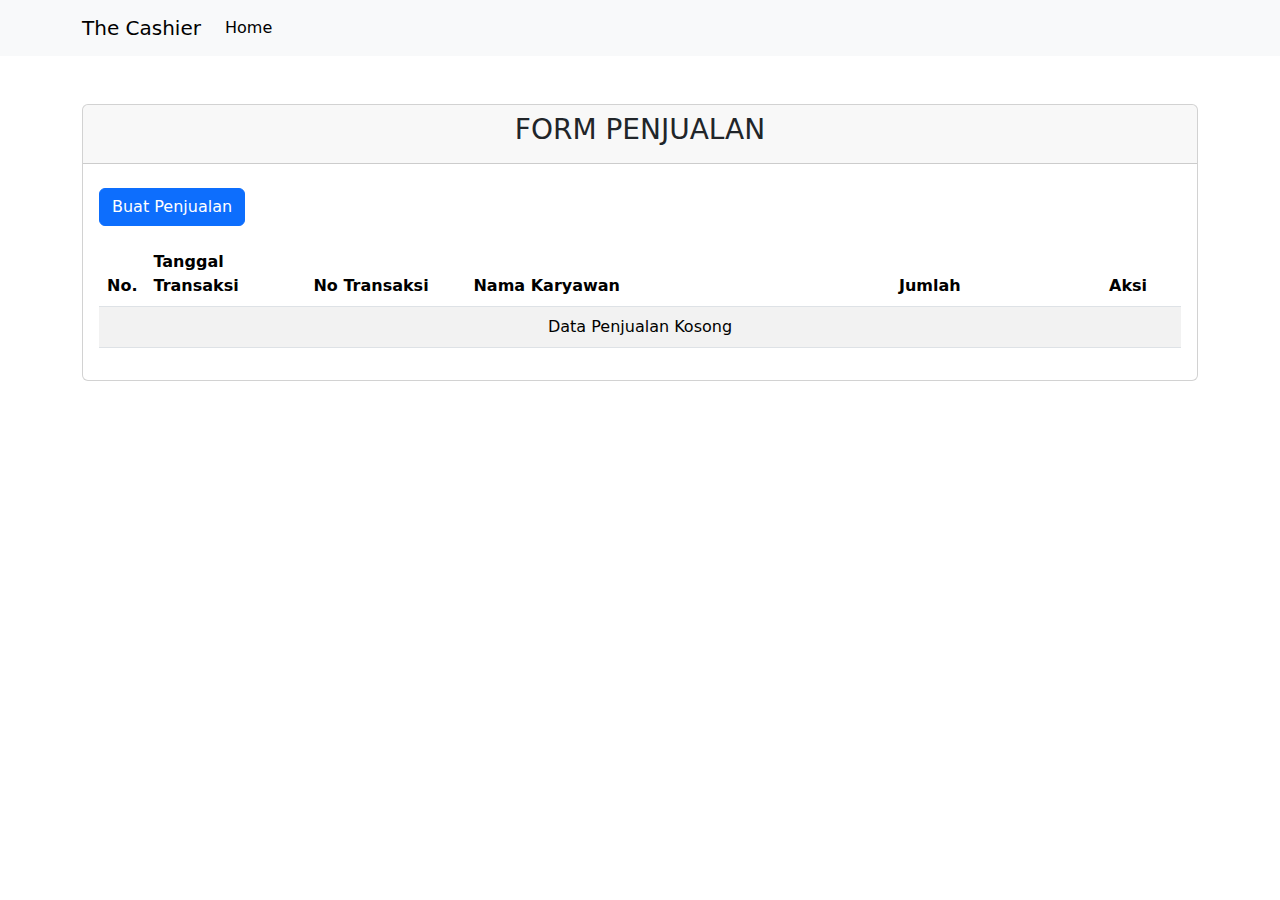
==== index.html @ e5873b38 "Push Project - The Cashier v.1.0" ====
<!DOCTYPE html>
<html lang="en">
<!doctype html>
<html lang="en">

<head>
    <!-- Required meta tags -->
    <meta charset="utf-8">
    <meta name="viewport" content="width=device-width, initial-scale=1">

    <!-- Bootstrap CSS -->
    <link href="https://cdn.jsdelivr.net/npm/bootstrap@5.1.3/dist/css/bootstrap.min.css" rel="stylesheet">

    <title>Home | The Cashier</title>
</head>

<body>
    <nav class="navbar navbar-expand-lg navbar-light bg-light">
        <div class="container">
            <a class="navbar-brand" href="#">The Cashier</a>
            <button class="navbar-toggler" type="button" data-bs-toggle="collapse" data-bs-target="#navbarNav"
                aria-controls="navbarNav" aria-expanded="false" aria-label="Toggle navigation">
                <span class="navbar-toggler-icon"></span>
            </button>
            <div class="collapse navbar-collapse" id="navbarNav">
                <ul class="navbar-nav">
                    <li class="nav-item">
                        <a class="nav-link active" aria-current="page" href="index.html">Home</a>
                    </li>
                </ul>
            </div>
        </div>
    </nav>

    <div class="container mt-5">
        <div class="card">
            <div class="card-header">
                <h3 class="text-center">FORM PENJUALAN</h2>
            </div>
            <div class="card-body pt-4">
                <div class="col-12">
                    <a href="order.html" class="btn btn-primary btn-md mb-3">Buat Penjualan</a>
                </div>

                <table class="table table-striped table-hover">
                    <thead>
                        <tr>
                            <th width="30px">No.</th>
                            <th width="160px">Tanggal Transaksi</th>
                            <th width="160px">No Transaksi</th>
                            <th>Nama Karyawan</th>
                            <th width="210px">Jumlah</th>
                            <th width="80px">Aksi</th>
                        </tr>
                    </thead>
                    <tbody id="dataPenjualan">
                        <!-- Isi Data Penjualan -->
                    </tbody>
                    <tfoot id="totalFoo"></tfoot>
                </table>
            </div>
        </div>
    </div>
</body>
<script>
    let result = '';
    let resultFoo = '';
    if (!localStorage.getItem('DataPesanan')) {
        result = `<tr>
                    <td colspan="6" align="center"> Data Penjualan Kosong </td>
                </tr>`;
        resultFoo = '';
    } else {
        let data = JSON.parse(localStorage.DataPesanan)

        let no = 1
        let totalPenjualan = 0;
        data.forEach((i, key) => {
            result += `<tr>
                        <td>${no++}</td>
                        <td>${i.tanggalTransaksi}</td>
                        <td>${i.noTransaksi}</td>
                        <td>${i.namaKaryawan}</td>
                        <td>`;

            let totale = 0
            i.barang.forEach(datBar => {
                totale += parseInt(datBar.subTotal)
            })

            result += `Rp. ${totale.toLocaleString('id-ID', {
                        style: 'currency',
                        currency: 'IDR',
                    })}`;

            result += `</td>
                        <td>
                            <span style="cursor: pointer;" onclick="location.href='print.html?id=${key}'" style="vertical-align: -webkit-baseline-middle;" class="badge bg-info">detail</span>
                            <span style="cursor: pointer;" onclick="delPenjualan(${key})" style="vertical-align: -webkit-baseline-middle;" class="badge bg-danger">delete</span>
                        </td>
                    </tr>`;

            totalPenjualan += totale // Ini Penghitungan Totalnya
        });
        resultFoo += `<tr>
            <td colspan="4" class="text-end "><b> Total Penjualan : </b></td>
            <td colspan="2">
                Rp. ${totalPenjualan.toLocaleString('id-ID', {
                        style: 'currency',
                        currency: 'IDR',
                    })}
            </td>
        </tr>`

    }
    document.getElementById('dataPenjualan').innerHTML = result;
    document.getElementById('totalFoo').innerHTML = resultFoo;


    function delPenjualan(id) {
        let confirmVal = window.confirm("Apakah anda Yakin? \nJika sudah yakin tekan Oke.");
        if (confirmVal == true) {
            let data = JSON.parse(localStorage.DataPesanan)
            // console.log(data)

            function arrayRemove(arr, value) {
                return arr.filter(function (i, key) {
                    return key != value;
                });
            }

            var result = arrayRemove(data, id);
            // console.log(result)
            let json = JSON.stringify(result)
            localStorage.setItem('DataPesanan', json)
        }
    }
</script>

</html>
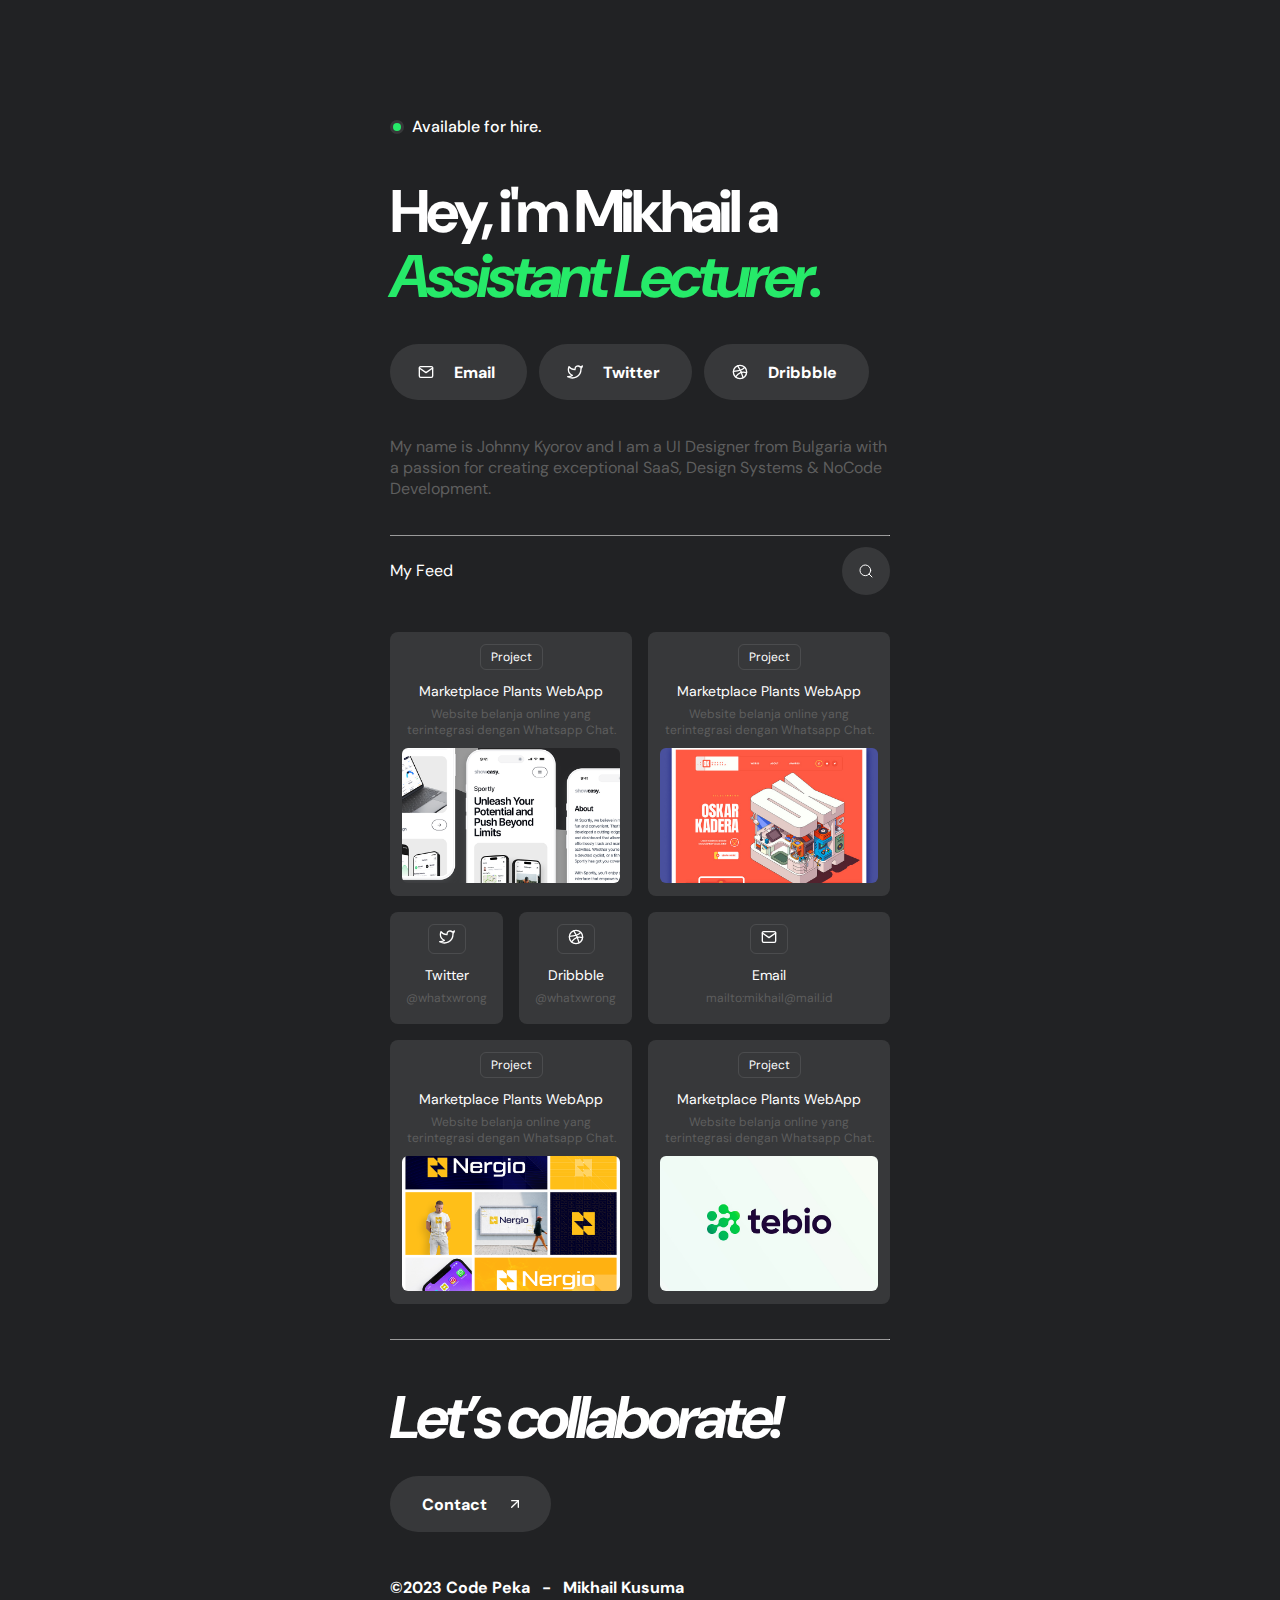
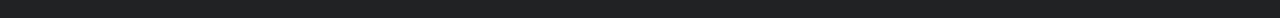
==== commit 3f81ef7e: "Change Repository from nota-online to portfolio" ====
--- a/index.html
+++ b/index.html
@@ -1,140 +1,263 @@
 <!DOCTYPE html>
 <html lang="en">
-<!doctype html>
-<html lang="en">
 
 <head>
-    <!-- Required meta tags -->
-    <meta charset="utf-8">
-    <meta name="viewport" content="width=device-width, initial-scale=1">
-
-    <!-- Bootstrap CSS -->
-    <link href="https://cdn.jsdelivr.net/npm/bootstrap@5.1.3/dist/css/bootstrap.min.css" rel="stylesheet">
-
-    <title>Home | The Cashier</title>
+    <meta charset="UTF-8">
+    <meta name="viewport" content="width=device-width, initial-scale=1.0">
+    <title>Portfolio Mike</title>
+    <link href="https://fonts.googleapis.com/css2?family=DM+Sans" rel="stylesheet">
+    <link rel="stylesheet" href="assets/css/style.css">
 </head>
 
 <body>
-    <nav class="navbar navbar-expand-lg navbar-light bg-light">
-        <div class="container">
-            <a class="navbar-brand" href="#">The Cashier</a>
-            <button class="navbar-toggler" type="button" data-bs-toggle="collapse" data-bs-target="#navbarNav"
-                aria-controls="navbarNav" aria-expanded="false" aria-label="Toggle navigation">
-                <span class="navbar-toggler-icon"></span>
-            </button>
-            <div class="collapse navbar-collapse" id="navbarNav">
-                <ul class="navbar-nav">
-                    <li class="nav-item">
-                        <a class="nav-link active" aria-current="page" href="index.html">Home</a>
-                    </li>
-                </ul>
-            </div>
-        </div>
-    </nav>
-
-    <div class="container mt-5">
-        <div class="card">
-            <div class="card-header">
-                <h3 class="text-center">FORM PENJUALAN</h2>
-            </div>
-            <div class="card-body pt-4">
-                <div class="col-12">
-                    <a href="order.html" class="btn btn-primary btn-md mb-3">Buat Penjualan</a>
-                </div>
-
-                <table class="table table-striped table-hover">
-                    <thead>
-                        <tr>
-                            <th width="30px">No.</th>
-                            <th width="160px">Tanggal Transaksi</th>
-                            <th width="160px">No Transaksi</th>
-                            <th>Nama Karyawan</th>
-                            <th width="210px">Jumlah</th>
-                            <th width="80px">Aksi</th>
-                        </tr>
-                    </thead>
-                    <tbody id="dataPenjualan">
-                        <!-- Isi Data Penjualan -->
-                    </tbody>
-                    <tfoot id="totalFoo"></tfoot>
-                </table>
-            </div>
-        </div>
+    <!-- Container Body -->
+    <div class="lg-container mt-100">
+        <!-- alert  -->
+        <div class="header-alert">
+            <div class="bg-point">
+                <div class="point"></div>
+            </div>
+            <p class="header-alert-text">Available for hire.</p>
+        </div>
+
+        <div class="title">
+            <h1>Hey, i'm Mikhail a <i class="color-secondary">Assistant Lecturer.</i></h1>
+        </div>
+
+        <!-- Button Social Media -->
+        <div class="row mt-35">
+            <!-- btn email -->
+            <a href="mailto:mikhail@mail.com" class="btn btn-md">
+                <div class="icon">
+                    <svg viewBox="0 0 24 24" width="16" height="16" stroke="currentColor" stroke-width="2" fill="none"
+                        stroke-linecap="round" stroke-linejoin="round" class="css-i6dzq1">
+                        <path d="M4 4h16c1.1 0 2 .9 2 2v12c0 1.1-.9 2-2 2H4c-1.1 0-2-.9-2-2V6c0-1.1.9-2 2-2z"></path>
+                        <polyline points="22,6 12,13 2,6"></polyline>
+                    </svg>
+                </div>
+                <span class="btn-text">Email</span>
+            </a>
+
+            <!-- btn twitter -->
+            <a href="https://twitter.com/whatxwrong" class="btn">
+                <div class="icon">
+                    <svg viewBox="0 0 24 24" width="16" height="16" stroke="currentColor" stroke-width="2" fill="none"
+                        stroke-linecap="round" stroke-linejoin="round" class="css-i6dzq1">
+                        <path
+                            d="M23 3a10.9 10.9 0 0 1-3.14 1.53 4.48 4.48 0 0 0-7.86 3v1A10.66 10.66 0 0 1 3 4s-4 9 5 13a11.64 11.64 0 0 1-7 2c9 5 20 0 20-11.5a4.5 4.5 0 0 0-.08-.83A7.72 7.72 0 0 0 23 3z">
+                        </path>
+                    </svg>
+                </div>
+                <span class="btn-text">Twitter</span>
+            </a>
+
+            <!-- btn dribbble -->
+            <a href="https://dribbble.com/whatxwrong" class="btn btn-md">
+                <div class="icon">
+                    <svg viewBox="0 0 24 24" width="16" height="16" stroke="currentColor" stroke-width="2" fill="none"
+                        stroke-linecap="round" stroke-linejoin="round" class="css-i6dzq1">
+                        <circle cx="12" cy="12" r="10"></circle>
+                        <path
+                            d="M8.56 2.75c4.37 6.03 6.02 9.42 8.03 17.72m2.54-15.38c-3.72 4.35-8.94 5.66-16.88 5.85m19.5 1.9c-3.5-.93-6.63-.82-8.94 0-2.58.92-5.01 2.86-7.44 6.32">
+                        </path>
+                    </svg>
+                </div>
+                <span class="btn-text">Dribbble</span>
+            </a>
+        </div>
+
+        <!-- Description -->
+        <div class="row mx-md">
+            <p class="description">My name is Johnny Kyorov and I am a UI Designer from Bulgaria with a passion for
+                creating exceptional SaaS, Design Systems & NoCode Development.</p>
+        </div>
+
+        <hr> <!-- make line -->
+
+        <div>
+            <!-- Header Feed -->
+            <div class="row vertical-center">
+                <p>My Feed</p>
+                <a href="#feed" class="btn-search ml-auto">
+                    <svg viewBox="0 0 24 24" width="16" height="16" stroke="currentColor" stroke-width="1.5" fill="none"
+                        stroke-linecap="round" stroke-linejoin="round" class="css-i6dzq1">
+                        <circle cx="11" cy="11" r="8"></circle>
+                        <line x1="21" y1="21" x2="16.65" y2="16.65"></line>
+                    </svg>
+                </a>
+            </div>
+
+            <!-- Cards -->
+            <div class="mt-35 card-row" id="feed">
+
+                <!-- Card Olshop Plants -->
+                <div class="card">
+                    <div class="card-header">
+                        <div class="badge">Project</div>
+                    </div>
+                    <div class="card-body">
+                        <div class="title">
+                            Marketplace Plants WebApp
+                        </div>
+                        <div class="description">
+                            Website belanja online yang terintegrasi dengan Whatsapp Chat.
+                        </div>
+                        <img src="assets/images/showcasy.png" alt="">
+                    </div>
+                </div>
+
+                <!-- Card -->
+                <div class="card">
+                    <div class="card-header">
+                        <div class="badge">Project</div>
+                    </div>
+                    <div class="card-body">
+                        <div class="title">
+                            Marketplace Plants WebApp
+                        </div>
+                        <div class="description">
+                            Website belanja online yang terintegrasi dengan Whatsapp Chat.
+                        </div>
+                        <img src="assets/images/red.jpg" alt="">
+                    </div>
+                </div>
+
+                <div class="card-row-mini">
+                    <!-- Card -->
+                    <div class="card">
+                        <div class="card-header">
+                            <div class="badge">
+                                <svg viewBox="0 0 24 24" width="16" height="16" stroke="currentColor" stroke-width="2"
+                                    fill="none" stroke-linecap="round" stroke-linejoin="round" class="css-i6dzq1">
+                                    <path
+                                        d="M23 3a10.9 10.9 0 0 1-3.14 1.53 4.48 4.48 0 0 0-7.86 3v1A10.66 10.66 0 0 1 3 4s-4 9 5 13a11.64 11.64 0 0 1-7 2c9 5 20 0 20-11.5a4.5 4.5 0 0 0-.08-.83A7.72 7.72 0 0 0 23 3z">
+                                    </path>
+                                </svg>
+                            </div>
+                        </div>
+                        <div class="card-body">
+                            <div class="title">
+                                Twitter
+                            </div>
+                            <div class="description">
+                                @whatxwrong
+                            </div>
+                        </div>
+                    </div>
+
+                    <!-- Card -->
+                    <div class="card">
+                        <div class="card-header">
+                            <div class="badge">
+                                <svg viewBox="0 0 24 24" width="16" height="16" stroke="currentColor" stroke-width="2"
+                                    fill="none" stroke-linecap="round" stroke-linejoin="round" class="css-i6dzq1">
+                                    <circle cx="12" cy="12" r="10"></circle>
+                                    <path
+                                        d="M8.56 2.75c4.37 6.03 6.02 9.42 8.03 17.72m2.54-15.38c-3.72 4.35-8.94 5.66-16.88 5.85m19.5 1.9c-3.5-.93-6.63-.82-8.94 0-2.58.92-5.01 2.86-7.44 6.32">
+                                    </path>
+                                </svg>
+                            </div>
+                        </div>
+                        <div class="card-body">
+                            <div class="title">
+                                Dribbble
+                            </div>
+                            <div class="description">
+                                @whatxwrong
+                            </div>
+                        </div>
+                    </div>
+                </div>
+
+                <!-- Card -->
+                <div class="card">
+                    <div class="card-header">
+                        <div class="badge">
+                            <svg viewBox="0 0 24 24" width="16" height="16" stroke="currentColor" stroke-width="2"
+                                fill="none" stroke-linecap="round" stroke-linejoin="round" class="css-i6dzq1">
+                                <path d="M4 4h16c1.1 0 2 .9 2 2v12c0 1.1-.9 2-2 2H4c-1.1 0-2-.9-2-2V6c0-1.1.9-2 2-2z">
+                                </path>
+                                <polyline points="22,6 12,13 2,6"></polyline>
+                            </svg>
+                        </div>
+                    </div>
+                    <div class="card-body">
+                        <div class="title">
+                            Email
+                        </div>
+                        <div class="description">
+                            mailto:mikhail@mail.id
+                        </div>
+                    </div>
+                </div>
+
+                <!-- Card -->
+                <div class="card">
+                    <div class="card-header">
+                        <div class="badge">Project</div>
+                    </div>
+                    <div class="card-body">
+                        <div class="title">
+                            Marketplace Plants WebApp
+                        </div>
+                        <div class="description">
+                            Website belanja online yang terintegrasi dengan Whatsapp Chat.
+                        </div>
+                        <img src="assets/images/energy.png" alt="">
+                    </div>
+                </div>
+
+                <!-- Card -->
+                <div class="card">
+                    <div class="card-header">
+                        <div class="badge">Project</div>
+                    </div>
+                    <div class="card-body">
+                        <div class="title">
+                            Marketplace Plants WebApp
+                        </div>
+                        <div class="description">
+                            Website belanja online yang terintegrasi dengan Whatsapp Chat.
+                        </div>
+                        <img src="assets/images/tebio.jpg" alt="">
+                    </div>
+                </div>
+            </div>
+        </div>
+
+        <hr class="mt-35"> <!-- make line -->
+
+        <div class="mx-lg">
+            <div class="title">
+                <h1><i>Let’s collaborate!</i></h1>
+            </div>
+
+            <div class="row">
+                <!-- btn email -->
+                <a href="#" class="btn btn-md">
+                    <span class="btn-text">Contact</span>
+                    <div class="icon">
+                        <svg viewBox="0 0 24 24" width="16" height="16" stroke="currentColor" stroke-width="2"
+                            fill="none" stroke-linecap="round" stroke-linejoin="round" class="css-i6dzq1">
+                            <line x1="7" y1="17" x2="17" y2="7"></line>
+                            <polyline points="7 7 17 7 17 17"></polyline>
+                        </svg>
+                    </div>
+                </a>
+            </div>
+        </div>
+
+        <div class="footer row">
+            <div class="copyright">
+                <b>&copy;2023 Code Peka &nbsp; - &nbsp; Mikhail Kusuma</b>
+            </div>
+        </div>
+
     </div>
+
+
+    <!-- <h1>Hey, I’m Johnny a UI designer.</h1>
+    <h1>Hey, I'm Mikhail a Web Designer</h1> -->
 </body>
-<script>
-    let result = '';
-    let resultFoo = '';
-    if (!localStorage.getItem('DataPesanan')) {
-        result = `<tr>
-                    <td colspan="6" align="center"> Data Penjualan Kosong </td>
-                </tr>`;
-        resultFoo = '';
-    } else {
-        let data = JSON.parse(localStorage.DataPesanan)
-
-        let no = 1
-        let totalPenjualan = 0;
-        data.forEach((i, key) => {
-            result += `<tr>
-                        <td>${no++}</td>
-                        <td>${i.tanggalTransaksi}</td>
-                        <td>${i.noTransaksi}</td>
-                        <td>${i.namaKaryawan}</td>
-                        <td>`;
-
-            let totale = 0
-            i.barang.forEach(datBar => {
-                totale += parseInt(datBar.subTotal)
-            })
-
-            result += `Rp. ${totale.toLocaleString('id-ID', {
-                        style: 'currency',
-                        currency: 'IDR',
-                    })}`;
-
-            result += `</td>
-                        <td>
-                            <span style="cursor: pointer;" onclick="location.href='print.html?id=${key}'" style="vertical-align: -webkit-baseline-middle;" class="badge bg-info">detail</span>
-                            <span style="cursor: pointer;" onclick="delPenjualan(${key})" style="vertical-align: -webkit-baseline-middle;" class="badge bg-danger">delete</span>
-                        </td>
-                    </tr>`;
-
-            totalPenjualan += totale // Ini Penghitungan Totalnya
-        });
-        resultFoo += `<tr>
-            <td colspan="4" class="text-end "><b> Total Penjualan : </b></td>
-            <td colspan="2">
-                Rp. ${totalPenjualan.toLocaleString('id-ID', {
-                        style: 'currency',
-                        currency: 'IDR',
-                    })}
-            </td>
-        </tr>`
-
-    }
-    document.getElementById('dataPenjualan').innerHTML = result;
-    document.getElementById('totalFoo').innerHTML = resultFoo;
-
-
-    function delPenjualan(id) {
-        let confirmVal = window.confirm("Apakah anda Yakin? \nJika sudah yakin tekan Oke.");
-        if (confirmVal == true) {
-            let data = JSON.parse(localStorage.DataPesanan)
-            // console.log(data)
-
-            function arrayRemove(arr, value) {
-                return arr.filter(function (i, key) {
-                    return key != value;
-                });
-            }
-
-            var result = arrayRemove(data, id);
-            // console.log(result)
-            let json = JSON.stringify(result)
-            localStorage.setItem('DataPesanan', json)
-        }
-    }
-</script>
 
 </html>--- a/assets/css/style.css
+++ b/assets/css/style.css
@@ -0,0 +1,236 @@
+* {
+    font-family: "DM Sans", "DM Sans Placeholder", sans-serif;
+    /* font-size: 60px; */
+    /* font-weight: 700; */
+    /* letter-spacing: -4px; */
+}
+
+body {
+    background-color: #212224;
+    color: #fff;
+}
+
+.row {
+    display: flex;
+}
+
+.lg-container {
+    /* background-color: #f2f2f229; */
+    max-width: 500px;
+    margin: 20px auto;
+}
+
+.ml-auto {
+    margin-left: auto;
+}
+
+.vertical-center {
+    align-items: center;
+}
+
+.mt-100 {
+    margin-top: 100px;
+}
+
+.mt-35 {
+    margin-top: 35px;
+}
+
+/* Header Alert */
+.header-alert {
+    width: 100%;
+    display: flex;
+}
+
+.bg-point {
+    width: 14px;
+    height: 14px;
+    background-color: #ffffff1a;
+    border-radius: 100%;
+    margin: auto 8px;
+    margin-left: 0;
+}
+
+.point {
+    position: absolute;
+    width: 8px;
+    height: 8px;
+    background-color: #26ea69;
+    border-radius: 100%;
+    margin: 3px;
+}
+
+.header-alert-text {
+    font-size: 16px;
+    font-weight: 500;
+}
+
+/* End header Alert */
+
+/* Header title */
+.title {
+    margin: 26px 0;
+    font-size: 30px;
+    font-weight: 700px;
+}
+
+.title h1 {
+    margin: auto;
+    letter-spacing: -4px;
+    line-height: 65px;
+}
+
+.title .color-secondary {
+    color: #26ea69;
+}
+
+/* End header title */
+
+/* Button */
+.btn {
+    display: flex;
+    background-color: #ffffff1a;
+    text-decoration: none;
+    border-radius: 30px;
+    padding: 12px 20px;
+    color: #fff;
+    margin-right: 12px;
+}
+
+.btn .icon {
+    width: 16px;
+    height: 16px;
+    margin: 8px 8px;
+}
+
+.btn .btn-text {
+    font-size: 16px;
+    font-weight: 800;
+    margin: auto 12px;
+}
+
+.btn-search {
+    width: 16px;
+    height: 16px;
+    background-color: #ffffff1a;
+    border-radius: 100%;
+    padding: 16px;
+    color: #fff;
+}
+
+/* End Button */
+
+/* description */
+.description {
+    color: rgb(94, 94, 94);
+}
+
+/* End Description */
+
+
+/* Card */
+.card-row {
+    max-width: 100%;
+    /* margin: 20px auto; */
+    display: grid;
+    grid-gap: 1rem;
+    grid-template-columns: repeat(2, 1fr);
+}
+
+.card-row-mini {
+    max-width: 100%;
+    /* margin: 20px auto; */
+    display: grid;
+    grid-gap: 1rem;
+    grid-template-columns: repeat(2, 1fr);
+}
+
+.card {
+    /* width: 50%; */
+    /* height: 300px; */
+    background: #ffffff1a;
+    text-align: center;
+    border-radius: 8px;
+    padding: 12px 12px 8px 12px;
+}
+
+.card-header {
+    display: flex;
+}
+
+.badge {
+    border: 0.5px solid #ffffff1a;
+    border-radius: 6px;
+    padding: 4px 10px;
+    font-size: 12px;
+    margin: auto;
+}
+
+.card-body {
+    height: 100%;
+}
+
+.card-body .title {
+    margin: 12px 0 6px;
+    font-size: 14px;
+}
+
+.card-body .description {
+    font-size: 12px;
+    margin-bottom: 10px;
+}
+
+img {
+    width: 100%;
+    height: 135px;
+    object-fit: cover;
+    border-radius: 6px;
+}
+
+/* End Card */
+
+hr {
+    border-bottom: 1px;
+    color: rgb(94, 94, 94);
+}
+
+.mx-md {
+    margin: 20px 0;
+}
+
+.mx-lg {
+    margin: 45px 0;
+}
+
+@media (max-width: 576px) {
+    .btn .btn-text {
+        display: none;
+    }
+
+    .lg-container {
+        width: 300px;
+    }
+
+    .title {
+        margin: 26px 0;
+        font-size: 20px;
+        font-weight: 700px;
+    }
+
+    .title h1 {
+        line-height: 50px;
+    }
+
+    .card-row {
+        max-width: 100%;
+        margin: 20px auto;
+        display: grid;
+        grid-gap: 1rem;
+        grid-template-columns: repeat(1, 1fr);
+    }
+
+    .card-row-mini {
+        width: 100%;
+        grid-template-columns: repeat(2, 1fr);
+    }
+}